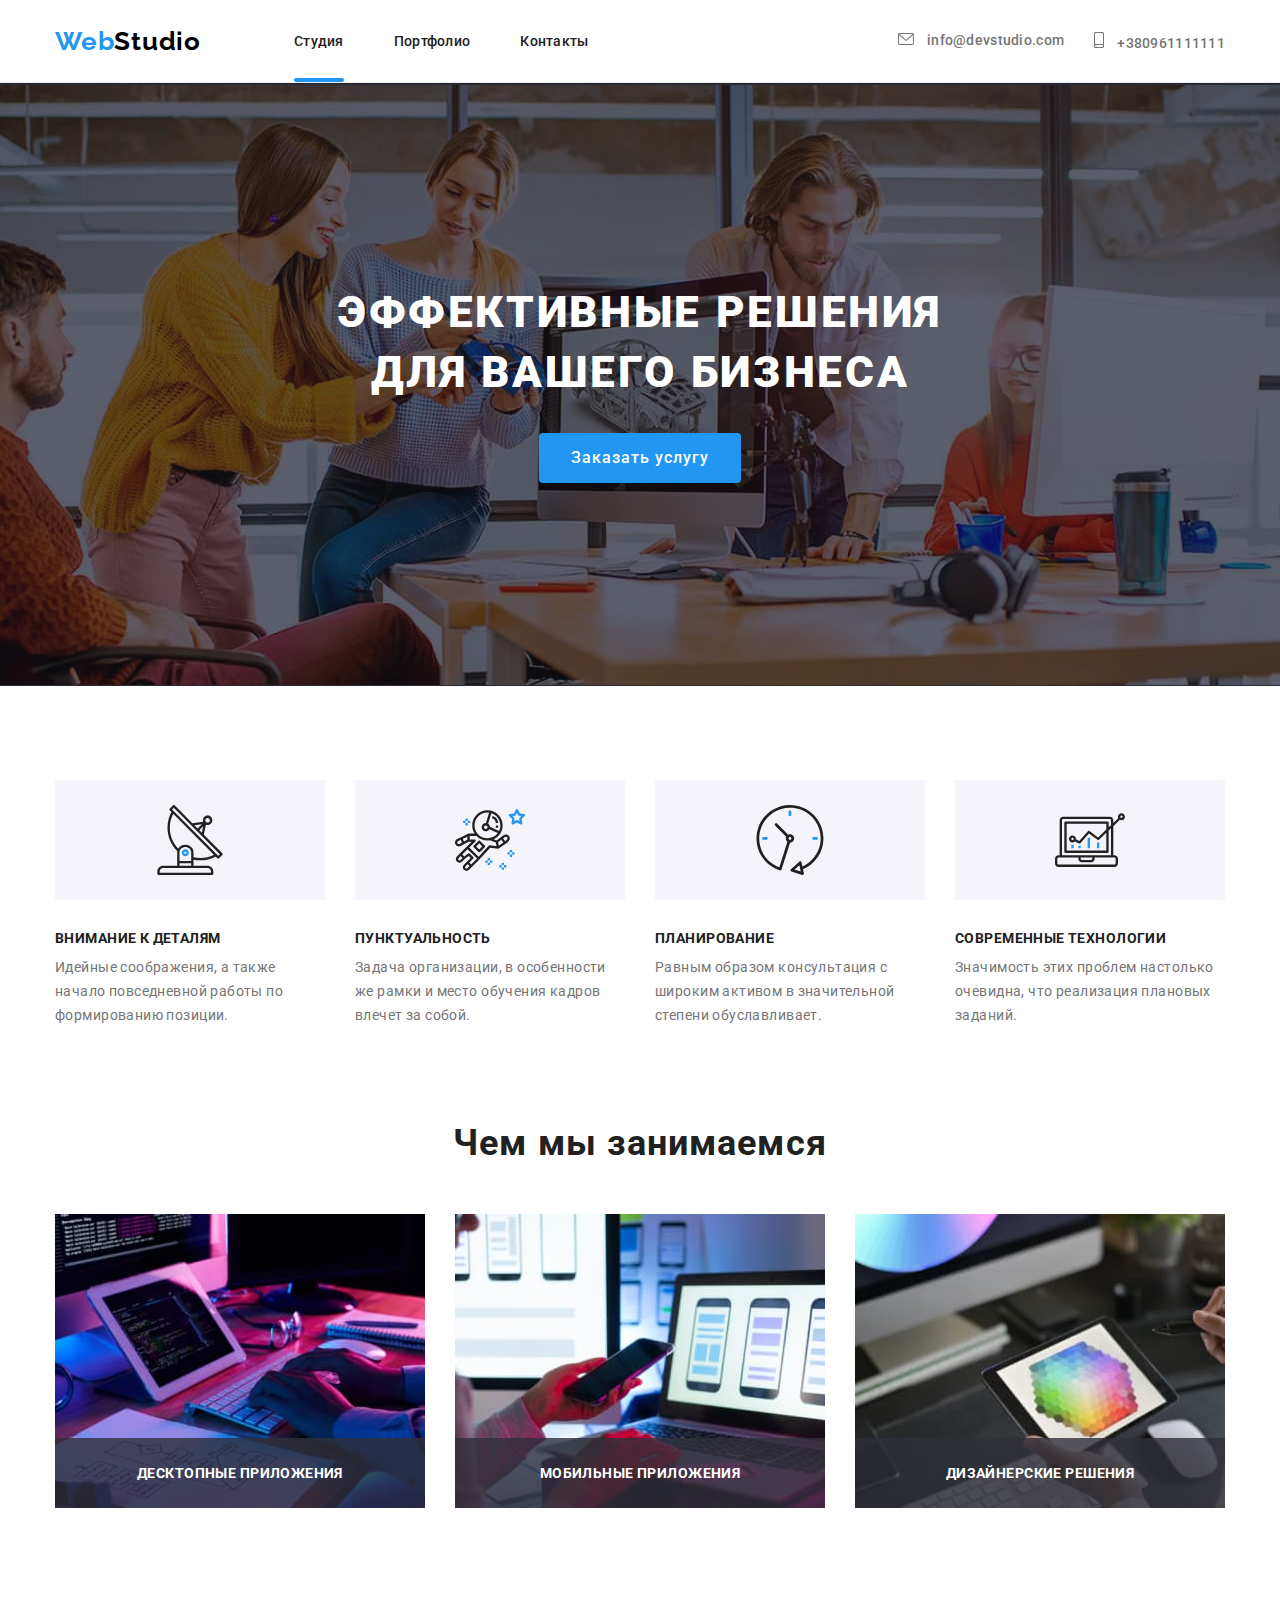
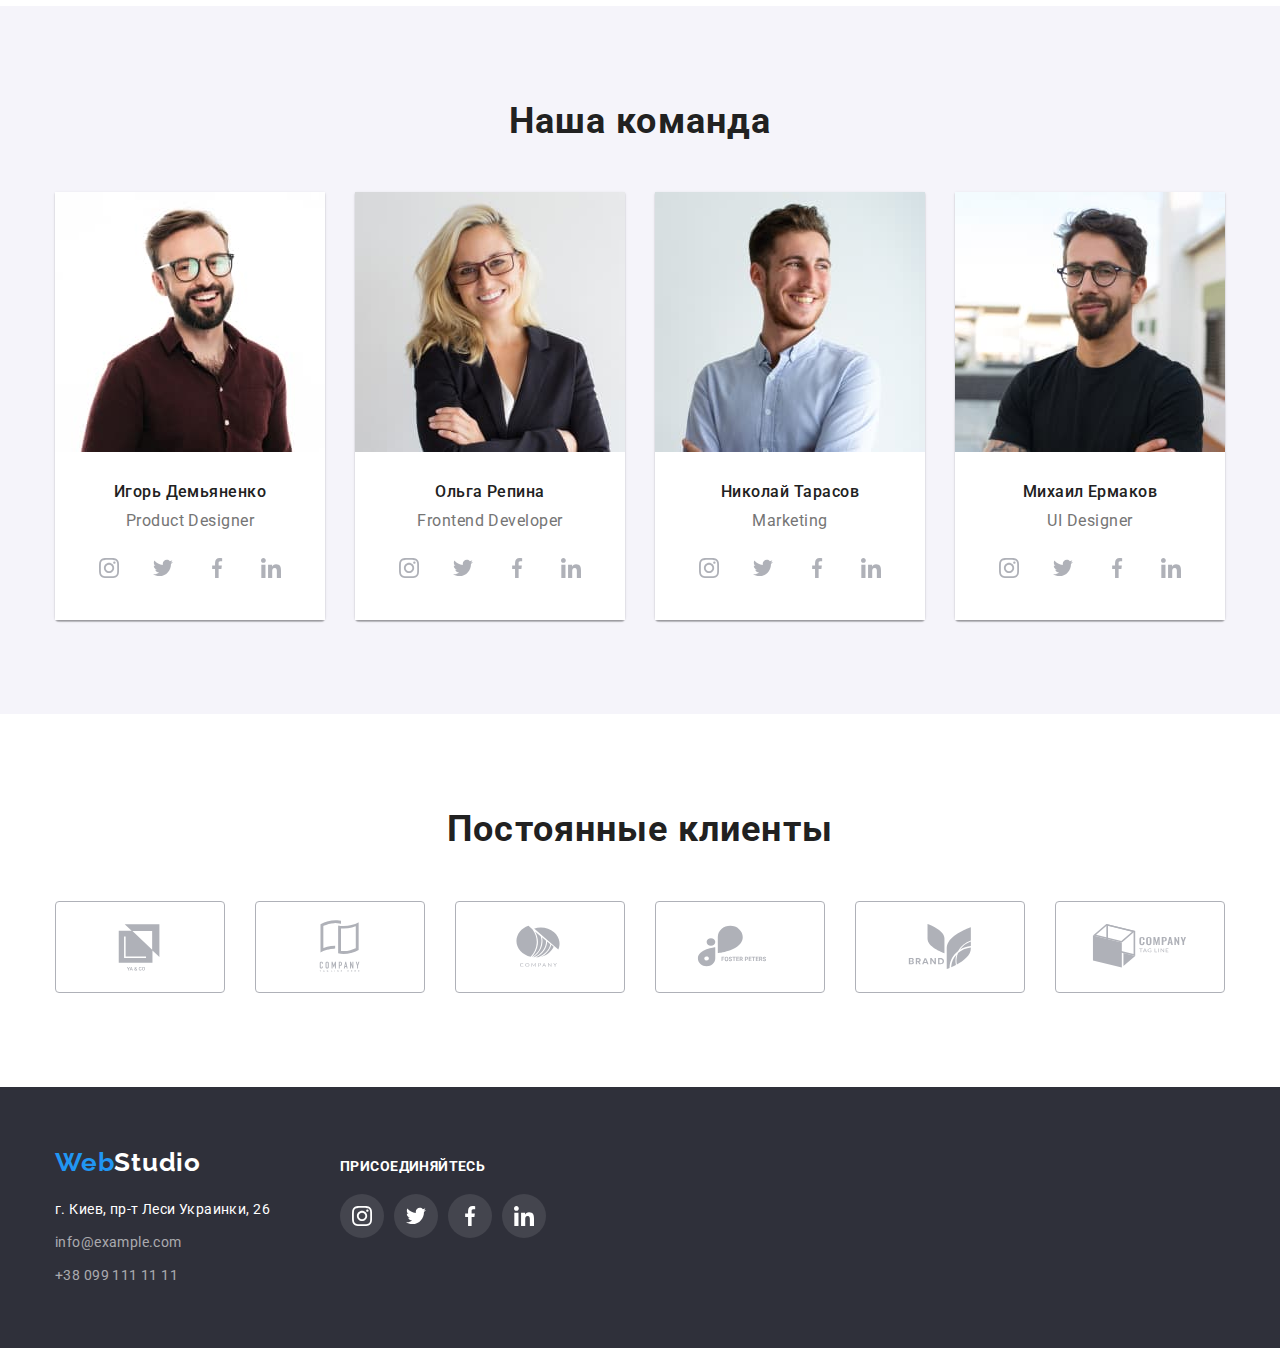
==== index.html @ ab2ed076 "upload hw5" ====
<!DOCTYPE html>
<html lang="ru">
<head>
    <meta charset="UTF-8">
    <meta http-equiv="X-UA-Compatible" content="IE=edge">
    <meta name="viewport" content="width=device-width, initial-scale=1.0">
    <title>Document</title>
    <link rel="preconnect" href="https://fonts.googleapis.com">
    <link rel="preconnect" href="https://fonts.gstatic.com" crossorigin>
    <link href="https://fonts.googleapis.com/css2?family=Raleway:wght@700&family=Roboto:wght@400;500;700;900&display=swap"
        rel="stylesheet">
    <link rel="stylesheet" href="https://cdnjs.cloudflare.com/ajax/libs/modern-normalize/1.1.0/modern-normalize.min.css">
    <link rel="stylesheet" href="./css/styles.css">
</head>
<body class="body">
    <header class="header">
        <div class="container">
        <a class="header-logo logo link" href="#"><span>Web</span>Studio</a>
        <nav class="header-nav">
            <ul class="list">
                <li class="header-nav-item"><a href="./index.html" class="header-link link active">Студия</a></li>
                <li class="header-nav-item"><a href="./portfolio.html" class="header-link link">Портфолио</a></li>
                <li class="header-nav-item"><a href="#" class="header-link link">Контакты</a></li>
            </ul>
        </nav>
        <ul class="header-contacts-list list">
            <li class="header-item">
                <a href="mailto:info@devstudio.com" class="header-contacts link">
                    <svg class="header-icon" width="16" height="12">
                        <use href="./images/icons.svg#icon-envelope"></use>
                    </svg>
                    info@devstudio.com</a></li>
            <li class="header-item">
            <a href="tel:+380961111111" class="header-contacts link">
                <svg class="header-icon" width="10" height="16">
                    <use href="./images/icons.svg#icon-smartphone"></use>
                </svg>
                +380961111111</a></li>
        </ul>
        </div>
    </header>
    <main>
        <section class="hero">
            <h1 class="hero-text">Эффективные решения для вашего бизнеса</h1>
            <button type="button" class="hero-button" data-modal-open>Заказать услугу</button>
            <div class="backdrop is-hidden" data-modal>
                <div class="modal">
                    <button type="button" class="backdrop-button" data-modal-close>
                        <svg class="modal-icon" width="18" height="18">
                            <use href="./images/icons.svg#icon-modal-button-close"></use>
                        </svg></button>
                </div>
            </div>
        </section>
        <section class="features section">
            <div class="container">
            <h2 class="visually-hidden">Особенности</h2>
            <ul class="features-list list">
                <li class="features-list-item">
                    <div class="features-image">
                    <svg class="features-icon" width="70" height="70">
                        <use href="./images/icons.svg#icon-antenna"></use>
                    </svg>
                    </div>
                    <h3 class="features-titles">Внимание к деталям</h3>
                    <p class="features-p">Идейные соображения, а также начало повседневной работы по формированию позиции.</p></li>
                <li class="features-list-item">
                    <div class="features-image">
                    <svg class="features-icon" width="70" height="70">
                        <use href="./images/icons.svg#icon-astronaut"></use>
                    </svg>
                    </div>
                    <h3 class="features-titles">Пунктуальность</h3>
                    <p class="features-p">Задача организации, в особенности же рамки и место обучения кадров влечет за собой.</p></li>
                <li class="features-list-item">
                    <div class="features-image">
                    <svg class="features-icon" width="70" height="70">
                        <use href="./images/icons.svg#icon-clock"></use>
                    </svg>
                    </div>
                    <h3 class="features-titles">Планирование</h3>
                    <p class="features-p">Равным образом консультация с широким активом в значительной степени обуславливает.</p></li>
                <li class="features-list-item">
                    <div class="features-image">
                    <svg class="features-icon" width="70" height="70">
                        <use href="./images/icons.svg#icon-diagram"></use>
                    </svg>
                    </div>
                    <h3 class="features-titles">Современные технологии</h3>
                    <p class="features-p">Значимость этих проблем настолько очевидна, что реализация плановых заданий.</p></li>
            </ul>
            </div>
        </section>
        <section class="speciality section">
            <div class="container">
                <h2 class="speciality-title">Чем мы занимаемся</h2>
                <ul class="list">
                    <li class="speciality-list">
                        <div class="speciality-details-wrap">
                        <img src="./images/img.jpg" alt="пишет на клавиатуре" width="370" height="294">
                        <p class="speciality-details-text">Десктопные приложения</p>
                        </div>
                    </li>
                    <li class="speciality-list">
                        <div class="speciality-details-wrap">
                        <img src="./images/img(1).jpg" alt="сравнивает телефоны" width="370" height="294">
                        <p class="speciality-details-text">Мобильные приложения</p>
                        </div>
                    </li>
                    <li class="speciality-list">
                        <div class="speciality-details-wrap">
                        <img src="./images/img(2).jpg" alt="рисует на планшете" width="370" height="294">
                        <p class="speciality-details-text">Дизайнерские решения</p>
                        </div>
                    </li>
                </ul>
            </div>
        </section>
        <section class="team section">
            <div class="container">
            <h2 class="team-title">Наша команда</h2>
            <ul class="team-list list">
                <li class="team-list-item">
                    <img src="./images/team_photo1.jpg" alt="участник команды 1" width="270" height="260">
                    <div class="team-list-text">
                    <h3 class="team-name">Игорь Демьяненко</h3>
                    <p lang="en" class="team-prof">Product Designer</p>
                    <ul class="team-social-list list">
                        <li class="team-social-item">
                            <a href="" class="team-social-link">
                                <svg class="team-social-icon" width="20" height="20">
                                    <use href="./images/icons.svg#icon-instagram"></use>
                                </svg>
                            </a>
                        </li>
                        <li class="team-social-item">
                            <a href="" class="team-social-link">
                                <svg class="team-social-icon" width="20" height="20">
                                    <use href="./images/icons.svg#icon-twitter"></use>
                                </svg>
                            </a>
                        </li>
                        <li class="team-social-item">
                            <a href="" class="team-social-link">
                                <svg class="team-social-icon" width="20" height="20">
                                    <use href="./images/icons.svg#icon-facebook"></use>
                                </svg>
                            </a>
                        </li>
                        <li class="team-social-item">
                            <a href="" class="team-social-link">
                                <svg class="team-social-icon" width="20" height="20">
                                    <use href="./images/icons.svg#icon-linkedin"></use>
                                </svg>
                            </a>
                        </li>
                    </ul>
                    </div>
                </li>
                <li class="team-list-item">
                    <img src="./images/team_photo2.jpg" alt="участник команды 2" width="270" height="260">
                    <div class="team-list-text">
                    <h3 class="team-name">Ольга Репина</h3>
                    <p lang="en" class="team-prof">Frontend Developer</p>
                    <ul class="team-social-list list">
                        <li class="team-social-item">
                            <a href="" class="team-social-link">
                                <svg class="team-social-icon" width="20" height="20">
                                    <use href="./images/icons.svg#icon-instagram"></use>
                                </svg>
                            </a>
                        </li>
                        <li class="team-social-item">
                            <a href="" class="team-social-link">
                                <svg class="team-social-icon" width="20" height="20">
                                    <use href="./images/icons.svg#icon-twitter"></use>
                                </svg>
                            </a>
                        </li>
                        <li class="team-social-item">
                            <a href="" class="team-social-link">
                                <svg class="team-social-icon" width="20" height="20">
                                    <use href="./images/icons.svg#icon-facebook"></use>
                                </svg>
                            </a>
                        </li>
                        <li class="team-social-item">
                            <a href="" class="team-social-link">
                                <svg class="team-social-icon" width="20" height="20">
                                    <use href="./images/icons.svg#icon-linkedin"></use>
                                </svg>
                            </a>
                        </li>
                    </ul>
                    </div>
                </li>
                <li class="team-list-item">
                    <img src="./images/team_photo3.jpg" alt="участник команды 3" width="270" height="260">
                    <div class="team-list-text">
                    <h3 class="team-name">Николай Тарасов</h3>
                    <p lang="en" class="team-prof">Marketing</p>
                    <ul class="team-social-list list">
                        <li class="team-social-item">
                            <a href="" class="team-social-link">
                                <svg class="team-social-icon" width="20" height="20">
                                    <use href="./images/icons.svg#icon-instagram"></use>
                                </svg>
                            </a>
                        </li>
                        <li class="team-social-item">
                            <a href="" class="team-social-link">
                                <svg class="team-social-icon" width="20" height="20">
                                    <use href="./images/icons.svg#icon-twitter"></use>
                                </svg>
                            </a>
                        </li>
                        <li class="team-social-item">
                            <a href="" class="team-social-link">
                                <svg class="team-social-icon" width="20" height="20">
                                    <use href="./images/icons.svg#icon-facebook"></use>
                                </svg>
                            </a>
                        </li>
                        <li class="team-social-item">
                            <a href="" class="team-social-link">
                                <svg class="team-social-icon" width="20" height="20">
                                    <use href="./images/icons.svg#icon-linkedin"></use>
                                </svg>
                            </a>
                        </li>
                    </ul>
                    </div>
                </li>
                <li class="team-list-item">
                    <img src="./images/team_photo4.jpg" alt="участник команды 4" width="270" height="260">
                    <div class="team-list-text">
                    <h3 class="team-name">Михаил Ермаков</h3>
                    <p lang="en" class="team-prof">UI Designer</p>
                    <ul class="team-social-list list">
                        <li class="team-social-item">
                            <a href="" class="team-social-link">
                                <svg class="team-social-icon" width="20" height="20">
                                    <use href="./images/icons.svg#icon-instagram"></use>
                                </svg>
                            </a>
                        </li>
                        <li class="team-social-item">
                            <a href="" class="team-social-link">
                                <svg class="team-social-icon" width="20" height="20">
                                    <use href="./images/icons.svg#icon-twitter"></use>
                                </svg>
                            </a>
                        </li>
                        <li class="team-social-item">
                            <a href="" class="team-social-link">
                                <svg class="team-social-icon" width="20" height="20">
                                    <use href="./images/icons.svg#icon-facebook"></use>
                                </svg>
                            </a>
                        </li>
                        <li class="team-social-item">
                            <a href="" class="team-social-link">
                                <svg class="team-social-icon" width="20" height="20">
                                    <use href="./images/icons.svg#icon-linkedin"></use>
                                </svg>
                            </a>
                        </li>
                    </ul>
                    </div>
                </li>
            </ul>
            </div>
        </section>
        <section class="client section">
            <div class="container">
                <h2 class="client-title">Постоянные клиенты</h2>
                <ul class="client-list">
                    <li class="client-item list">
                        <a href="" class="client-link">
                            <svg class="client-icon" width="106" height="60">
                                <use href="./images/icons.svg#icon-logo1"></use>
                            </svg>
                        </a>
                    </li>
                    <li class="client-item list">
                        <a href="" class="client-link">
                            <svg class="client-icon" width="106" height="60">
                                <use href="./images/icons.svg#icon-logo2"></use>
                            </svg>
                        </a>
                    </li>
                    <li class="client-item list">
                        <a href="" class="client-link">
                            <svg class="client-icon" width="106" height="60">
                                <use href="./images/icons.svg#icon-logo3"></use>
                            </svg>
                        </a>
                    </li>
                    <li class="client-item list">
                        <a href="" class="client-link">
                            <svg class="client-icon" width="106" height="60">
                                <use href="./images/icons.svg#icon-logo4"></use>
                            </svg>
                        </a>
                    </li>
                    <li class="client-item list">
                        <a href="" class="client-link">
                            <svg class="client-icon" width="106" height="60">
                                <use href="./images/icons.svg#icon-logo5"></use>
                            </svg>
                        </a>
                    </li>
                    <li class="client-item list">
                        <a href="" class="client-link">
                            <svg class="client-icon" width="106" height="60">
                                <use href="./images/icons.svg#icon-logo6"></use>
                            </svg>
                        </a>
                    </li>
                </ul>
            </div>
        </section>
    </main>
        <footer class="footer">
            <div class="container footer-container">
            <div class="footer-container-1">
            <a href="#" class="footer-logo logo link"><span>Web</span>Studio</a>
            <address class="address">
                <ul class="list">
                    <li class="address-item"><a href="https://goo.gl/maps/gwLvTVxYLncjtafa9" target="_blank" rel="noopener noreferrer nofollow" 
                        class="footer-address link">г. Киев, пр-т Леси Украинки, 26</a></li>
                    <li class="address-item"><a href="mailto:info@example.com" class="footer-contacts link">info@example.com</a></li>
                    <li class="address-item"><a href="tel:+380991111111" class="footer-contacts link">+38 099 111 11 11</a></li>
                </ul>
            </address>
            </div>
            <div class="footer-social">
                <h2 class="footer-social-title">Присоединяйтесь</h2>
                <ul class="footer-social-list list">
                    <li class="footer-social-item">
                        <a href="" class="footer-social-link">
                            <svg class="footer-social-icon" width="20" height="20">
                                <use href="./images/icons.svg#icon-instagram"></use>
                            </svg>
                        </a>
                    </li>
                    <li class="footer-social-item">
                        <a href="" class="footer-social-link">
                            <svg class="footer-social-icon" width="20" height="20">
                                <use href="./images/icons.svg#icon-twitter"></use>
                            </svg>
                        </a>
                    </li>
                    <li class="footer-social-item">
                        <a href="" class="footer-social-link">
                            <svg class="footer-social-icon" width="20" height="20">
                                <use href="./images/icons.svg#icon-facebook"></use>
                            </svg>
                        </a>
                    </li>
                    <li class="footer-social-item">
                        <a href="" class="footer-social-link">
                            <svg class="footer-social-icon" width="20" height="20">
                                <use href="./images/icons.svg#icon-linkedin"></use>
                            </svg>
                        </a>
                    </li>
                </ul>
            </div>
            </div>
        </footer>
        <script src="./js/modal.js"></script>
</body>
</html>
---- css/styles.css ----
:root {
  --accent-color: #2196f3;
  --main-text-color: #757575;
  --title-color: #212121;
  --header-links-color: #212121;
  --header-contacts-color: #757575;
  --footer-contacts-color: #ffffff99;
  --sec-bg-color: #2f303a;
  --third-bg-color: #f5f4fa;
  --logo-color: #000000;
  --logo-sec-color: #ffffff;
  --hero-color: #ffffff;
  --button-hover-color: #ffffff;
  --footer-address-color: #ffffff;
  --portfolio-button-color: #212121;
  --team-text-color: #ffffff;
  --icons-color: #afb1b8;
  --header-icons-color: #757575;
}

.list {
  list-style: none;
}

.link {
  text-decoration: none;
}

.visually-hidden {
  position: absolute;
  width: 1px;
  height: 1px;
  margin: -1px;
  border: 0;
  padding: 0;
  white-space: nowrap;
  clip-path: inset(100%);
  clip: rect(0 0 0 0);
  overflow: hidden;
}
/* font-family: 'Raleway' sans-serif; --left to copy*/

body {
  font-family: "Roboto", sans-serif;
  color: var(--title-color);
}

h1,
h2,
h3,
h4,
h5,
h6,
p,
ul {
  margin: 0;
  padding: 0;
}

.container {
  width: 1200px;
  padding: 0 15px;
  margin-left: auto;
  margin-right: auto;
}

.section {
  padding-top: 94px;
  padding-bottom: 94px;
}

/* header */

.header {
  display: flex;
  align-items: center;
  /* height: 80px; */
  border-bottom: 1px solid #ececec;
}

.header .container {
  display: flex;
  align-items: center;
}

.header-nav .list {
  display: flex;
}

.header-nav {
  padding-top: 32px;
  padding-bottom: 32px;
}

.header-logo {
  margin-right: 93px;
}

.logo {
  font-family: "Raleway", sans-serif;
  font-weight: 700;
  font-size: 26px;
  line-height: 1.2;
  letter-spacing: 0.03em;
  color: var(--logo-color);
}

.logo span {
  color: var(--accent-color);
}

.header-link {
  font-weight: 500;
  font-size: 14px;
  line-height: 1.15;
  letter-spacing: 0.02em;
  color: var(--header-links-color);
  position: relative;
  transition: color 250ms
    cubic-bezier(0.4, 0, 0.2, 1);
}

.header-link.active::after {
  content: "";
  width: 100%;
  height: 4px;
  background-color: var(--accent-color);
  position: absolute;
  display: block;
  bottom: -33px;
  border-radius: 2px;
}

.header-contacts {
  font-weight: 500;
  font-size: 14px;
  line-height: 1.15;
  letter-spacing: 0.02em;
  color: var(--header-contacts-color);
}

.header-icon {
  margin-right: 10px;
  fill: var(--header-icons-color);
  fill: currentColor;
}

.header-nav-item + .header-nav-item {
  margin-left: 50px;
}

.header-contacts-list {
  display: flex;
  margin-left: auto;
}

.header-item {
  display: flex;
}

.header-item + .header-item {
  margin-left: 30px;
}

.header-item:first-child {
  margin-left: 30px;
}

.header-link:hover,
.header-link:focus,
.header-contacts:hover,
.header-contacts:focus {
  color: var(--accent-color);
}

/* hero */
.hero {
  background-color: var(--sec-bg-color);
  background-image: linear-gradient(
      rgba(25, 28, 38, 0.4),
      rgba(25, 28, 38, 0.4)
    ),
    url(../images/hero.jpg);
  background-repeat: no-repeat;
  background-position: center;
  text-align: center;
  padding-bottom: 203px;
  padding-top: 200px;
}

.hero-text {
  display: flex;
  justify-content: center;
  max-width: 696px;
  flex-wrap: wrap;
  font-weight: 900;
  font-size: 44px;
  line-height: 1.36;
  letter-spacing: 0.06em;
  text-transform: uppercase;
  color: var(--hero-color);
  margin-bottom: 30px;
  margin-left: auto;
  margin-right: auto;
}

.hero-button {
  background: #2196f3;
  box-shadow: 0px 4px 4px
    rgba(0, 0, 0, 0.15);
  border-radius: 4px;
  font-weight: 500;
  font-size: 16px;
  line-height: 1.87;
  letter-spacing: 0.06em;
  color: var(--hero-color);
  cursor: pointer;
  border: transparent;
  min-width: 200px;
  /* min-height: 50px; */
  padding: 10px 32px;
}

/* modal */
.backdrop {
  position: fixed;
  top: 0;
  left: 0;
  width: 100vw;
  height: 100vh;
  background-color: rgba(0, 0, 0, 0.5);
  z-index: 999;
  transition: opacity 250ms,
    visibility 250ms;
}

.backdrop.is-hidden {
  visibility: hidden;
  pointer-events: none;
}

.backdrop.is-hidden .modal {
  transform: scale(1.5)
    translate(-250px);
  transition: transform 450ms
    cubic-bezier(0.4, 0, 0.2, 1);
}

.modal {
  position: absolute;
  top: 50%;
  left: 50%;
  transform: scale(1);
  transform: translate(-50%, -50%);
  transition: transform 250ms
    cubic-bezier(0.4, 0, 0.2, 1);
  min-height: 400px;
  min-width: 600px;
  padding: 15px;
  background-color: #ffffff;
}

.backdrop-button {
  position: absolute;
  top: 0;
  right: 0;
  margin-right: 8px;
  margin-top: 8px;
  display: flex;
  justify-content: center;
  text-align: center;
  padding: 6px;
  border-radius: 45px;
  border: 1px solid rgba(0, 0, 0, 0.1);
  cursor: pointer;
}

/* features */

.features {
  padding-bottom: 0;
}

.features-image {
  display: flex;
  background-color: var(
    --third-bg-color
  );
  justify-content: center;
  padding: 25px 100px;
  margin-bottom: 30px;
}

.features-titles {
  font-size: 14px;
  line-height: 1.15;
  letter-spacing: 0.03em;
  text-transform: uppercase;
  color: inherit;
  margin-bottom: 10px;
}

.features-p {
  font-size: 14px;
  line-height: 1.71;
  letter-spacing: 0.03em;
  color: var(--main-text-color);
}

.features-list {
  display: flex;
}

.features-list-item {
  width: 270px;
}

.list
  > .features-list-item:not(:last-child) {
  margin-right: 30px;
}

/* speciality */

.speciality-title {
  font-size: 36px;
  line-height: 1.17;
  letter-spacing: 0.03em;
  color: inherit;
  margin-bottom: 50px;
}

.speciality {
  text-align: center;
}

.speciality .list {
  display: inline-flex;
  align-items: center;
}

.list .speciality-list {
  width: 370px;
}

.list
  > .speciality-list:not(:last-child) {
  margin-right: 30px;
}

.speciality-details-wrap {
  position: relative;
}

.speciality-details-text {
  position: absolute;
  bottom: 0;
  background: rgba(47, 48, 58, 0.8);
  /* outline: 1px solid green; */
  font-weight: 700;
  font-size: 14px;
  line-height: 1.15;
  text-align: center;
  letter-spacing: 0.03em;
  text-transform: uppercase;
  color: var(--team-text-color);
  height: 70px;
  width: 100%;
  display: flex;
  justify-content: center;
  align-items: center;
  margin-bottom: 4px;
}

/* team */
.team {
  background-color: var(
    --third-bg-color
  );
  text-align: center;
}

.team-list {
  display: flex;
  justify-content: center;
}

.team-title {
  font-size: 36px;
  line-height: 1.17;
  letter-spacing: 0.03em;
  color: inherit;
  margin-bottom: 50px;
}

.team-name {
  font-weight: 500;
  font-size: 16px;
  line-height: 19px;
  letter-spacing: 0.03em;
  color: inherit;
  margin-bottom: 10px;
}

.team-prof {
  font-size: 16px;
  line-height: 19px;
  letter-spacing: 0.03em;
  color: var(--main-text-color);
  margin-bottom: 16px;
}

.team-list-text {
  padding-top: 30px;
  padding-bottom: 30px;
  background-color: var(
    --team-text-color
  );
}

.team-list-item {
  display: flex;
  flex-direction: column;
  width: 270px;
  box-shadow: 0px 1px 3px
      rgba(0, 0, 0, 0.12),
    0px 1px 1px rgba(0, 0, 0, 0.14),
    0px 2px 1px rgba(0, 0, 0, 0.2);
  border-radius: 0px 0px 4px 4px;
}

/* social contacts */
.team-social-list {
  display: flex;
  justify-content: center;
}

.team-social-item {
  width: 44px;
  height: 44px;
}

.team-social-item + .team-social-item {
  margin-left: 10px;
}

.team-social-link {
  width: 100%;
  height: 100%;
  display: flex;
  border-radius: 50%;
  align-items: center;
  justify-content: center;
}

.team-social-icon {
  fill: var(--icons-color);
  transition: fill 250ms
    cubic-bezier(0.4, 0, 0.2, 1);
}

.team-social-link:hover,
.team-social-link:focus {
  background: var(--accent-color);
  transition: background 250ms
    cubic-bezier(0.4, 0, 0.2, 1);
}

.team-social-link:hover
  .team-social-icon,
.team-social-link:focus
  .team-social-icon {
  fill: #ffffff;
}

.list
  > .team-list-item:not(:last-child) {
  margin-right: 30px;
}

/* clients */
.client-title {
  font-weight: bold;
  font-size: 36px;
  line-height: 1.17;
  text-align: center;
  letter-spacing: 0.03em;
  margin-bottom: 50px;
}

.client-list {
  display: flex;
}

.client-item:not(:last-child) {
  margin-right: 30px;
}

.client-icon {
  fill: var(--icons-color);
  transition: fill 250ms
    cubic-bezier(0.4, 0, 0.2, 1);
}

.client-link {
  display: flex;
  width: 170px;
  height: 92px;
  justify-content: center;
  align-items: center;
  border: 1px solid var(--icons-color);
  border-radius: 4px;
  color: var(--icons-color);
  transition: border 250ms
    cubic-bezier(0.4, 0, 0.2, 1);
}

.client-link:hover,
.client-link:focus {
  fill: var(--accent-color);
  border: 1px solid var(--accent-color);
}

.client-link:hover .client-icon,
.client-link:hover .client-link,
.client-link:focus .client-icon,
.client-link:focus .client-link {
  fill: var(--accent-color);
}

/* footer */
.footer {
  background-color: var(--sec-bg-color);
  padding-top: 60px;
  padding-bottom: 60px;
}

.footer-contacts {
  font-style: normal;
  font-size: 14px;
  line-height: 1.71;
  letter-spacing: 0.03em;
  color: var(--footer-contacts-color);
  transition: color 250ms
    cubic-bezier(0.4, 0, 0.2, 1);
}

.footer-contacts:hover,
.footer-contacts:focus {
  color: var(--accent-color);
}

.footer-address {
  font-style: normal;
  font-size: 14px;
  line-height: 1.71;
  letter-spacing: 0.03em;
  color: var(--footer-address-color);
}

.footer-logo {
  color: var(--logo-sec-color);
}

.list .address-item + .address-item {
  margin-top: 9px;
}

.footer-logo {
  margin-bottom: 20px;
}

.footer-container {
  display: flex;
  align-items: baseline;
}

.footer-container-1 {
  display: flex;
  flex-direction: column;
}

.footer-social-title {
  font-weight: 700;
  font-size: 14px;
  line-height: 1.15;
  letter-spacing: 0.03em;
  text-transform: uppercase;
  color: #ffffff;
  margin-bottom: 20px;
}

.footer-social {
  display: flex;
  flex-direction: column;
  margin-left: 70px;
}

.footer-social-list {
  display: flex;
}

.footer-social-item {
  width: 44px;
  height: 44px;
  background: rgba(255, 255, 255, 0.1);
  border-radius: 50%;
}

.footer-social-item
  + .footer-social-item {
  margin-left: 10px;
}

.footer-social-link {
  width: 100%;
  height: 100%;
  display: flex;
  border-radius: 50%;
  align-items: center;
  justify-content: center;
  transition: background 250ms
    cubic-bezier(0.4, 0, 0.2, 1);
}

.footer-social-icon {
  fill: #ffffff;
}

.footer-social-link:hover,
.footer-social-link:focus {
  background: var(--accent-color);
}

/* portfolio */

.projects {
  padding-top: 94px;
  padding-bottom: 94px;
  text-align: center;
}

.project-list {
  display: flex;
  flex-wrap: wrap;
}

.projects-list {
  display: flex;
  flex-direction: column;
  margin-right: 30px;
  margin-bottom: 30px;
  border: 1px solid #eeeeee;
  border-top: none;
  text-align: left;
  cursor: pointer;
  transition: border 250ms
      cubic-bezier(0.4, 0, 0.2, 1),
    box-shadow 250ms
      cubic-bezier(0.4, 0, 0.2, 1);
}

.projects-list:hover,
.projects-list:focus {
  border: 1px solid #eeeeee;
  box-sizing: border-box;
  box-shadow: 0px 1px 1px
      rgba(0, 0, 0, 0.12),
    0px 4px 4px rgba(0, 0, 0, 0.06),
    1px 4px 6px rgba(0, 0, 0, 0.16);
}

.list .projects-list {
  width: 370px;
}

.projects-list:nth-child(3n) {
  margin-right: 0;
}

.projects-filters {
  display: inline-flex;
  /* height: 38px; */
  margin-bottom: 50px;
}

.list .projects-item {
  display: flex;
  margin-right: 8px;
  transition: box-shadow 250ms
    cubic-bezier(0.4, 0, 0.2, 1);
}

.projects-details-wrap {
  position: relative;
  overflow: hidden;
}

.projects-details {
  position: absolute;
  top: 0;
  left: 0;
  background-color: var(--accent-color);
  padding: 63px 24px;
  font-weight: normal;
  font-size: 18px;
  line-height: 1.56;
  letter-spacing: 0.03em;
  height: 100%;
  color: #ffffff;
  transform: translateY(101%);
  transition: transform 250ms
    cubic-bezier(0.4, 0, 0.2, 1);
}

.projects-list:hover .projects-details {
  transform: translateY(0);
}

.projects-item:hover,
.projects-item:focus {
  box-shadow: 0px 3px 1px
      rgba(0, 0, 0, 0.1),
    0px 1px 2px rgba(0, 0, 0, 0.08),
    0px 2px 2px rgba(0, 0, 0, 0.12);
  border-radius: 4px;
}

.projects-button {
  display: flex;
  border-radius: 4px;
  font-family: inherit;
  font-style: normal;
  font-weight: 500;
  font-size: 16px;
  line-height: 1.62;
  text-align: center;
  letter-spacing: 0.03em;
  cursor: pointer;
  color: var(--portfolio-button-color);
  border: transparent;
  align-items: center;
  padding: 6px 22px;
  transition: 250ms
      cubic-bezier(0.4, 0, 0.2, 1),
    250ms cubic-bezier(0.4, 0, 0.2, 1);
}

.projects-button:hover {
  background-color: var(--accent-color);
  color: var(--button-hover-color);
}

.projects-title {
  font-size: 18px;
  line-height: 2;
  letter-spacing: 0.06em;
  color: inherit;
  margin-bottom: 4px;
}

.projects-text {
  font-size: 16px;
  line-height: 1.87;
  letter-spacing: 0.03em;
  color: var(--main-text-color);
}

.project-list-text {
  padding: 20px 24px;
  /* border-bottom: 1px solid #eeeeee;
  border-left: 1px solid #eeeeee;
  border-right: 1px solid #eeeeee; */
}
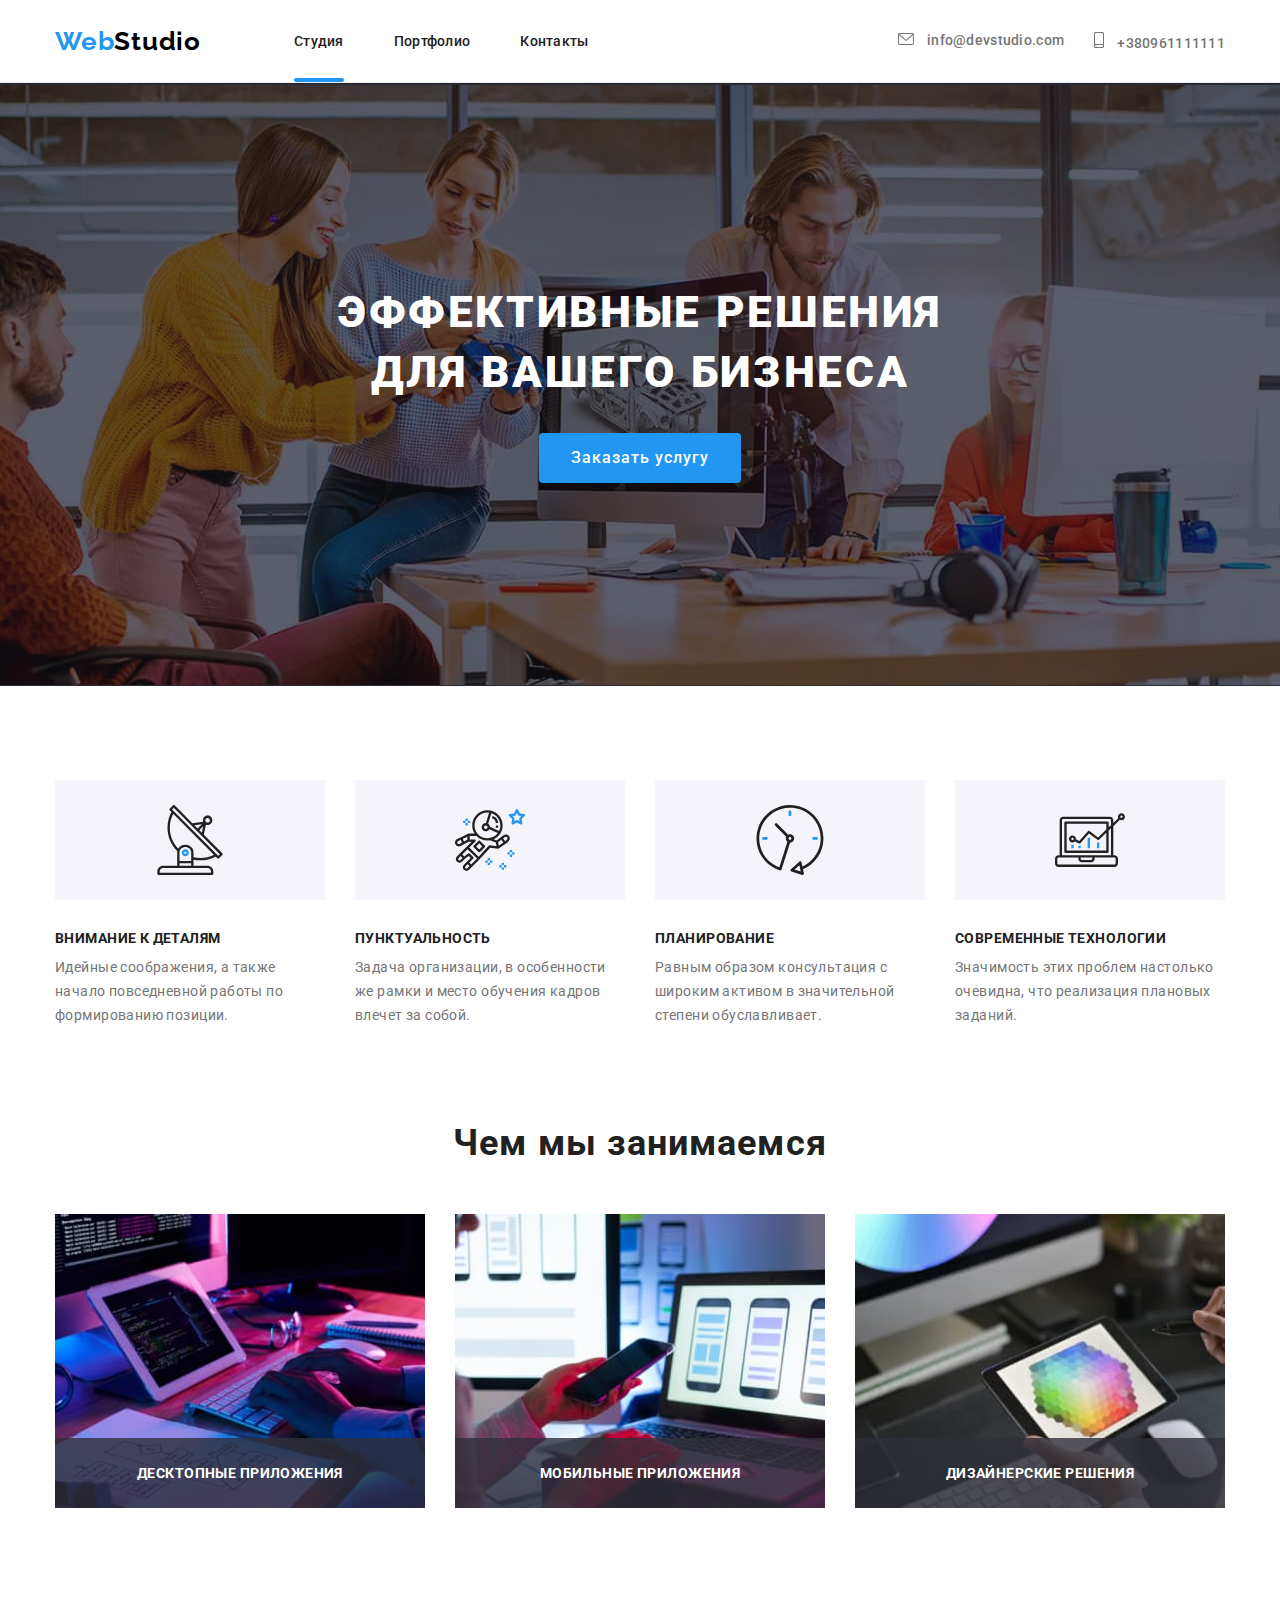
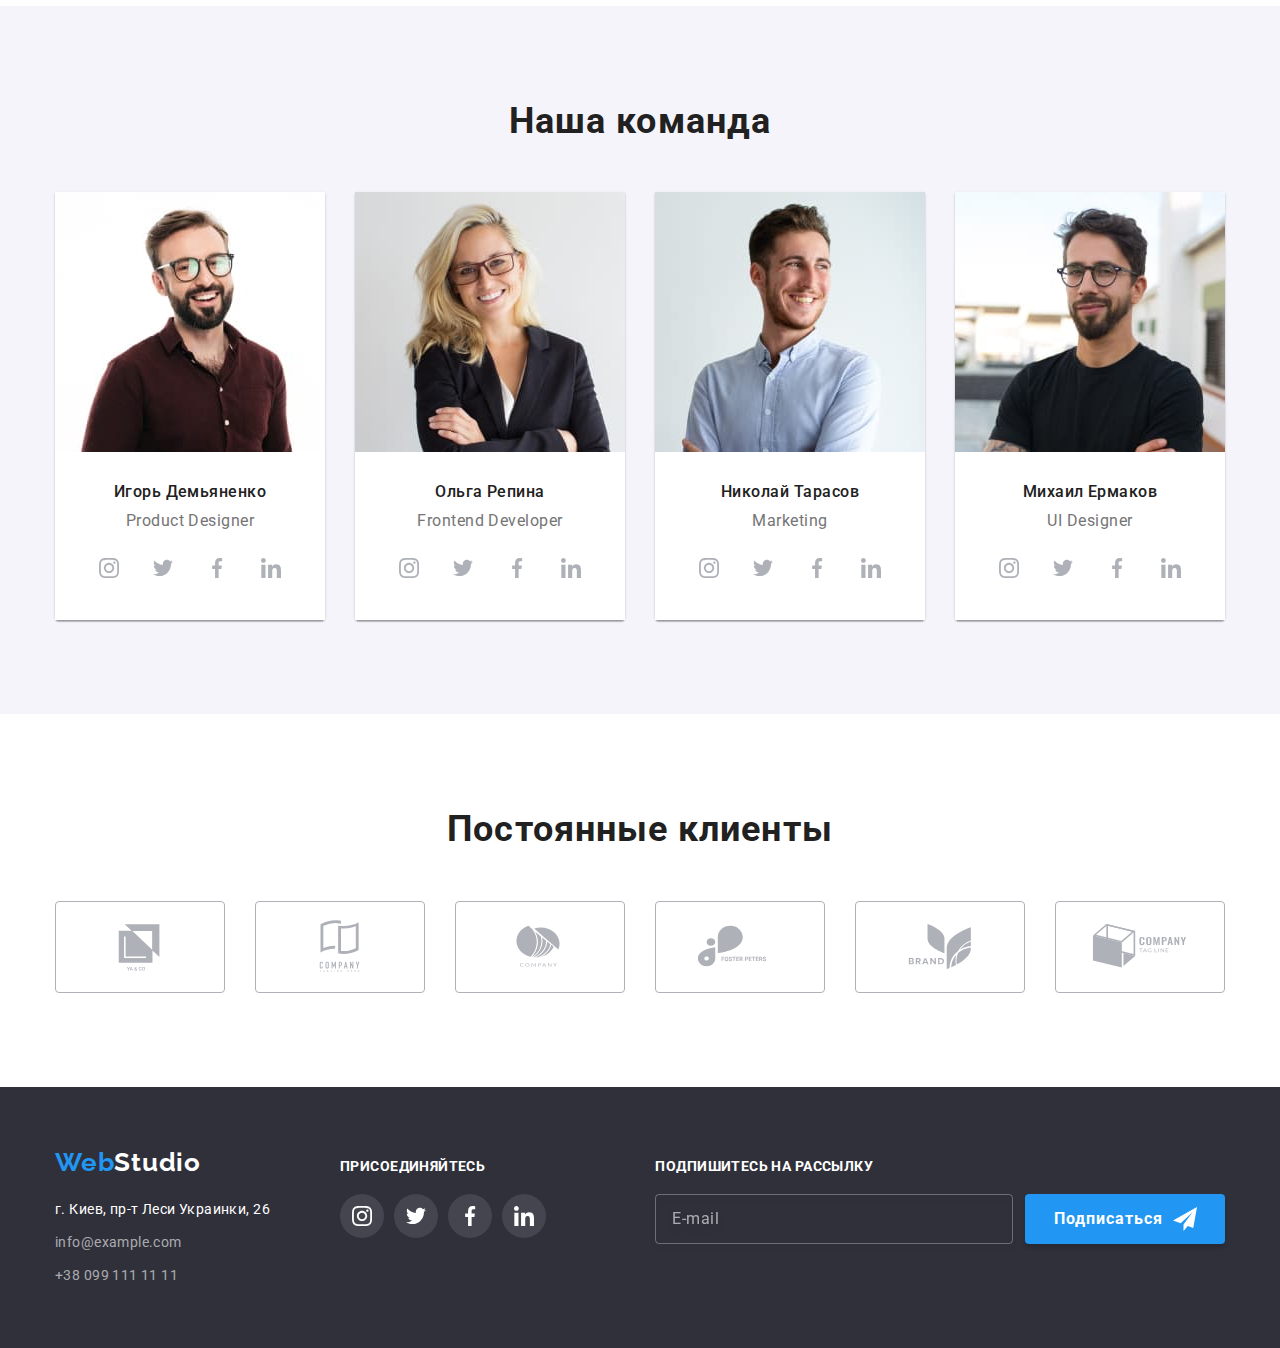
==== commit d5c53607: "patch 0.95" ====
--- a/index.html
+++ b/index.html
@@ -45,10 +45,67 @@
             <button type="button" class="hero-button" data-modal-open>Заказать услугу</button>
             <div class="backdrop is-hidden" data-modal>
                 <div class="modal">
+                    <h2 class="modal-title">
+                        Оставьте свои данные, мы вам перезвоним
+                    </h2>
+                    <form class="modal-form">
+                        <ul class="modal-field list">
+                            <li class="modal-input">
+                                <label for="modal-person" class="modal-name">Имя</label>
+                                <div class="container-svg">
+                                    <svg class="modal-icon" width="18" height="18">
+                                        <use href="./images/icons.svg#icon-form-person"></use>
+                                    </svg>
+                                    <input type="text" class="modal-input-field" name="name" id="modal-person">
+                                </div>
+                            </li>
+                            <li class="modal-input">
+                                <label for="modal-phone" class="modal-name">Телефон</label>
+                                    <div class="container-svg">
+                                        <input type="tel" class="modal-input-field" name="number" id="modal-phone">
+                                        <svg class="modal-icon" width="18" height="18">
+                                            <use href="./images/icons.svg#icon-form-phone"></use>
+                                        </svg>
+                                    </div>
+                            </li>
+                            <li class="modal-input">
+                                <label for="modal-email" class="modal-name">Почта</label>
+                                <div class="container-svg">
+                                    <svg class="modal-icon" width="18" height="18">
+                                        <use href="./images/icons.svg#icon-form-email"></use>
+                                    </svg>
+                                    <input type="email" class="modal-input-field" name="email" id="modal-email">
+                                </div>
+                            </li>
+                            <li class="modal-input">
+                                <label for="modal-comment" class="modal-name">Комментарий</label>
+                                <textarea class="modal-input-field modal-input-comment" name="name" id="modal-comment" placeholder="Введите текст"></textarea>
+                            </li>
+                        </ul>
+                    </form>
+                    <form class="modal-agreement">
+                        <label class="modal-agreement-label">
+                            <input type="checkbox" class="visually-hidden" name="agreed">
+                            <svg class="modal-agreement-icon" width="18" height="18">
+                                <use href="./images/icons.svg#icon-check-unchecked"></use>
+                            </svg>
+                        </label>
+                        <p class="modal-agreement-text">
+                            <span class="check-item">
+                                <svg class="modal-agreement-icon" width="18" height="18">
+                                    <use href="./images/icons.svg#icon-check-checked"></use>
+                                </svg>
+                            </span>
+                            Соглашаюсь с рассылкой и принимаю 
+                            <a href="" class="modal-agreement-link link">Условия договора</a>
+                        </p>
+                    </form>
+                    <button type="submit" class="modal-button">Отправить</button>
                     <button type="button" class="backdrop-button" data-modal-close>
-                        <svg class="modal-icon" width="18" height="18">
+                        <svg class="modal-close-icon" width="18" height="18">
                             <use href="./images/icons.svg#icon-modal-button-close"></use>
-                        </svg></button>
+                        </svg>
+                    </button>
                 </div>
             </div>
         </section>
@@ -321,8 +378,8 @@
             </div>
         </section>
     </main>
-        <footer class="footer">
-            <div class="container footer-container">
+    <footer class="footer">
+        <div class="container footer-container">
             <div class="footer-container-1">
             <a href="#" class="footer-logo logo link"><span>Web</span>Studio</a>
             <address class="address">
@@ -367,8 +424,23 @@
                     </li>
                 </ul>
             </div>
-            </div>
-        </footer>
+            <div class="footer-newsletter-flex">
+                <h2 class="footer-newsletter-title">Подпишитесь на рассылку</h2>
+                <form class="footer-newsletter">
+                    <div class="footer-newsletter-div">
+                        <label>
+                            <input type="email" class="footer-newsletter-email" name="email" id="email" placeholder="E-mail">
+                        </label>
+                    </div>
+                    <button type="submit" class="footer-newsletter-button">Подписаться
+                        <svg class="footer-newsletter-icon" width="24" height="24">
+                            <use href="./images/icons.svg#icon-send"></use>
+                        </svg>
+                    </button>
+                </form>
+            </div>
+        </div>
+    </footer>
         <script src="./js/modal.js"></script>
 </body>
 </html>--- a/css/styles.css
+++ b/css/styles.css
@@ -16,6 +16,7 @@
   --team-text-color: #ffffff;
   --icons-color: #afb1b8;
   --header-icons-color: #757575;
+  --most-text-color: #ffffff;
 }
 
 .list {
@@ -250,14 +251,128 @@
   position: absolute;
   top: 50%;
   left: 50%;
-  transform: scale(1);
+  /* transform: scale(1); */
   transform: translate(-50%, -50%);
   transition: transform 250ms
     cubic-bezier(0.4, 0, 0.2, 1);
-  min-height: 400px;
-  min-width: 600px;
-  padding: 15px;
+  padding: 40px;
   background-color: #ffffff;
+  box-shadow: 0px 1px 3px
+      rgba(0, 0, 0, 0.12),
+    0px 1px 1px rgba(0, 0, 0, 0.14),
+    0px 2px 1px rgba(0, 0, 0, 0.2);
+  border-radius: 4px;
+}
+
+.modal-title {
+  margin-bottom: 12px;
+  font-weight: 700;
+  font-size: 20px;
+  line-height: 23px;
+  text-align: center;
+  letter-spacing: 0.03em;
+  color: var(--title-color);
+}
+
+.modal-name {
+  display: flex;
+  margin-bottom: 4px;
+  font-weight: 500;
+  font-size: 12px;
+  line-height: 14px;
+  letter-spacing: 0.01em;
+  color: var(--main-text-color);
+}
+
+.modal-input {
+  display: flex;
+  flex-direction: column;
+  margin-bottom: 10px;
+}
+
+.modal-input:last-child {
+  margin-bottom: 20px;
+}
+
+.modal-icon {
+  position: absolute;
+  top: 50%;
+  left: 12px;
+  transform: translateY(-50%);
+  transition: fill 250ms
+    cubic-bezier(0.4, 0, 0.2, 1);
+}
+
+.container-svg {
+  position: relative;
+}
+
+.modal-input-field {
+  width: 100%;
+  padding: 11px 42px;
+  height: 40px;
+  border: 1px solid
+    rgba(33, 33, 33, 0.2);
+  border-radius: 4px;
+  outline: 0;
+}
+
+.modal-input-comment {
+  height: 120px;
+  padding: 12px 16px;
+}
+
+.modal-input-comment::placeholder {
+  font-weight: 500;
+  font-size: 14px;
+  line-height: 16px;
+  letter-spacing: 0.01em;
+  color: rgba(117, 117, 117, 0.5);
+}
+
+.modal-agreement-icon {
+}
+
+.modal-agreement {
+  display: flex;
+  justify-content: center;
+}
+
+.modal-agreement-label {
+  display: flex;
+  align-items: center;
+}
+
+.modal-agreement-text {
+  margin-left: 8px;
+  font-weight: normal;
+  font-size: 14px;
+  line-height: 1.71;
+  letter-spacing: 0.03em;
+  color: var(--main-text-color);
+}
+
+.modal-agreement-link {
+  text-decoration-line: underline;
+  color: #2196f3;
+}
+
+.modal-button {
+  cursor: pointer;
+  margin-top: 30px;
+  padding: 0;
+  width: 200px;
+  height: 50px;
+  font-weight: 700;
+  font-size: 16px;
+  line-height: 1.87;
+  letter-spacing: 0.06em;
+  color: #ffffff;
+  background: #2196f3;
+  box-shadow: 0px 4px 4px
+    rgba(0, 0, 0, 0.15);
+  border-radius: 4px;
+  border: 0;
 }
 
 .backdrop-button {
@@ -586,7 +701,7 @@
   line-height: 1.15;
   letter-spacing: 0.03em;
   text-transform: uppercase;
-  color: #ffffff;
+  color: var(--most-text-color);
   margin-bottom: 20px;
 }
 
@@ -624,12 +739,92 @@
 }
 
 .footer-social-icon {
-  fill: #ffffff;
+  fill: var(--most-text-color);
 }
 
 .footer-social-link:hover,
 .footer-social-link:focus {
   background: var(--accent-color);
+}
+
+.footer-newsletter-title {
+  font-weight: 700;
+  font-size: 14px;
+  line-height: 1.15;
+  letter-spacing: 0.03em;
+  text-transform: uppercase;
+  color: var(--most-text-color);
+  margin-bottom: 20px;
+}
+
+.footer-newsletter-flex {
+  display: flex;
+  margin-left: auto;
+  flex-direction: column;
+}
+
+.footer-newsletter {
+  display: flex;
+  margin-left: auto;
+}
+
+.footer-newsletter-div {
+  display: flex;
+}
+
+.footer-newsletter-email {
+  margin-right: 12px;
+  padding: 0;
+  top: 50%;
+  left: 16px;
+  height: 50px;
+  width: 358px;
+  background-color: transparent;
+  border: 1px solid
+    rgba(255, 255, 255, 0.3);
+  box-sizing: border-box;
+  filter: drop-shadow(
+    0px 4px 4px rgba(0, 0, 0, 0.15)
+  );
+  border-radius: 4px;
+}
+
+.footer-newsletter-email::placeholder {
+  padding: 15px 16px;
+  padding-right: 0;
+  font-weight: normal;
+  font-size: 16px;
+  line-height: 1.25;
+  display: flex;
+  align-items: center;
+  letter-spacing: 0.03em;
+  color: rgba(255, 255, 255, 0.6);
+}
+
+.footer-newsletter-button {
+  cursor: pointer;
+  padding-top: 10px;
+  padding-bottom: 10px;
+  padding-left: 29px;
+  padding-right: 28px;
+  font-weight: 700;
+  font-size: 16px;
+  line-height: 1.87;
+  display: flex;
+  align-items: center;
+  text-align: center;
+  letter-spacing: 0.06em;
+  box-shadow: 0px 4px 4px
+    rgba(0, 0, 0, 0.15);
+  border-radius: 4px;
+  border: 0;
+  background-color: var(--accent-color);
+  color: var(--most-text-color);
+}
+
+.footer-newsletter-icon {
+  margin-left: 10px;
+  fill: var(--most-text-color);
 }
 
 /* portfolio */
@@ -707,7 +902,7 @@
   line-height: 1.56;
   letter-spacing: 0.03em;
   height: 100%;
-  color: #ffffff;
+  color: var(--most-text-color);
   transform: translateY(101%);
   transition: transform 250ms
     cubic-bezier(0.4, 0, 0.2, 1);
